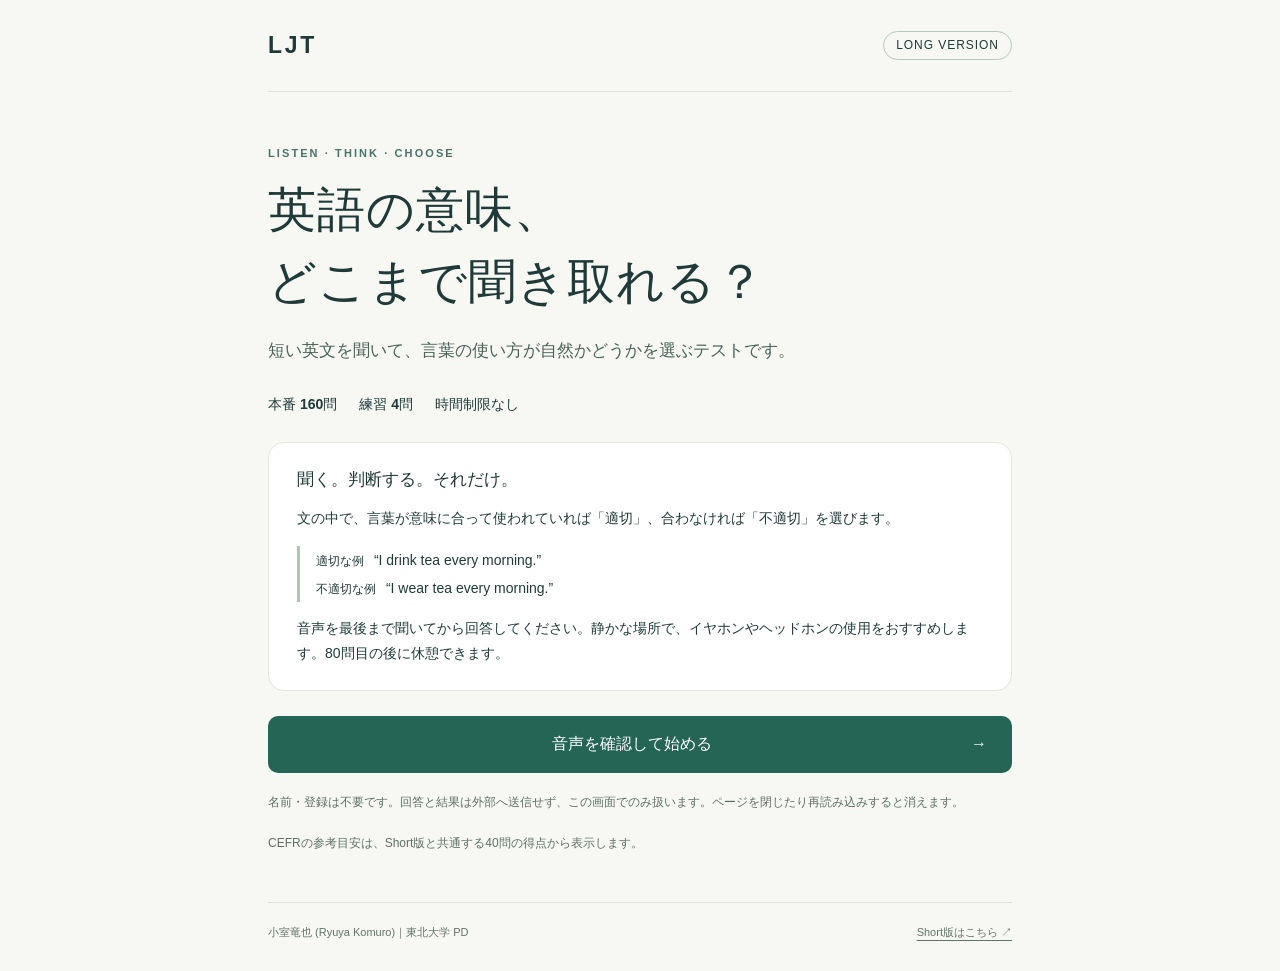
==== public/index.html @ 6560fc4e "Add anonymous public Long test with common-item CEFR guidance" ====
<!doctype html>
<html lang="ja">
<head>
  <meta charset="utf-8">
  <meta name="viewport" content="width=device-width, initial-scale=1">
  <meta name="description" content="英語の短い文を聞いて、言葉の意味を判断するLJT。名前の入力や登録は不要。得点とCEFRの参考目安をその場で確認できます。">
  <meta name="theme-color" content="#f7f8f4">
  <title>LJT Long｜英語の意味を聞き取るテスト</title>
  <link rel="icon" href="data:,">
  <link rel="stylesheet" href="styles.css?v=20261111">
</head>
<body>
  <div class="shell">
    <header><span class="brand">LJT</span><span class="badge">LONG VERSION</span></header>
    <main id="app"></main>
    <noscript><p>テストを受けるには、ブラウザのJavaScriptを有効にしてください。</p></noscript>
    <footer><span>小室竜也 (Ryuya Komuro)｜東北大学 PD</span><a href="https://ryuya-dot-com.github.io/LJT-S/public/">Short版はこちら ↗</a></footer>
  </div>
  <script src="conversion.js?v=20261111"></script>
  <script src="config.js?v=20261111"></script>
  <script src="score.js?v=20261111"></script>
  <script src="app.js?v=20261111"></script>
</body>
</html>
---- public/styles.css ----
:root{font-family:-apple-system,BlinkMacSystemFont,"Hiragino Sans","Yu Gothic",sans-serif;color:#203a38;background:#f7f8f4;font-synthesis:none;line-height:1.8;color-scheme:light}
*{box-sizing:border-box}body{margin:0}button{font:inherit;cursor:pointer;touch-action:manipulation}button:disabled{opacity:.42;cursor:default}button:focus-visible,a:focus-visible{outline:3px solid #b66f25;outline-offset:5px}h1:focus,h2:focus{outline:none}[hidden]{display:none!important}
.shell{max-width:800px;margin:auto;padding:0 28px}header{display:flex;align-items:center;justify-content:space-between;padding:25px 0;border-bottom:1px solid #dce3da;font-size:14px;gap:16px}.brand{font-weight:750;letter-spacing:.12em;font-size:23px}.badge{border:1px solid #b6c8bf;padding:3px 12px;border-radius:20px;font-size:12px;letter-spacing:.08em}
main{padding:52px 0 30px;min-height:70vh}h1{font-size:clamp(30px,6.5vw,48px);line-height:1.5;letter-spacing:.02em;margin:10px 0 18px}h2{font-size:clamp(24px,4.5vw,34px);line-height:1.5;margin:10px 0 18px}.eyebrow{font-size:11px;letter-spacing:.19em;font-weight:750;color:#4b7268;margin:0}.lead{font-size:17px;max-width:620px;color:#4b625c}.facts{display:flex;flex-wrap:wrap;gap:8px 22px;font-size:14px;margin:25px 0}.guide{background:#fff;border:1px solid #e2e7df;border-radius:16px;padding:24px 28px;margin:25px 0;font-size:14px}.guide h2{font-size:17px;margin:0 0 10px}.guide p:last-child{margin-bottom:0}.example{border-left:3px solid #afc4b2;padding-left:16px;line-height:2}.example b{font-size:12px;padding-right:6px}
.primary,.secondary{display:block;border:1px solid transparent;border-radius:10px;min-height:54px;padding:13px 24px;font-weight:650;margin:18px 0;width:100%}.primary{background:#246556;color:#fff}.primary:not(:disabled):hover{background:#174f42}.primary span{float:right}.secondary{border-color:#a2b8ac;background:#edf2eb;color:#254c40}.small{font-size:12px;color:#5e6f67;line-height:1.9;margin:18px 0}.listening{width:88px;height:88px;display:grid;place-items:center;background:#e7eee3;border-radius:50%;font-size:40px;margin:32px auto;color:#30654e}#status{text-align:center;font-size:14px;min-height:28px}.progress-label{display:flex;justify-content:space-between;font-size:13px;font-weight:650}progress{display:block;appearance:none;width:100%;height:5px;border:0;border-radius:9px;margin:12px 0;color:#2b705a;background:#e1e7de}progress::-webkit-progress-bar{background:#e1e7de;border-radius:9px}progress::-webkit-progress-value{background:#2b705a;border-radius:9px}progress::-moz-progress-bar{background:#2b705a}.trial-content{text-align:center;min-height:270px;padding-top:15px}.trial-content h2{font-size:clamp(22px,4vw,29px)}.answers{display:grid;grid-template-columns:1fr 1fr;gap:16px}.answer{border:1px solid #a8b9af;border-radius:12px;background:#fff;color:#254c40;padding:18px 15px;font-size:23px;font-weight:650;min-height:82px}.answer:not(:disabled):hover{border-color:#246556;background:#eaf1e6}kbd{display:block;font:11px ui-monospace,monospace;color:#62746a;margin-top:4px}#feedback{font-size:18px;font-weight:650;text-align:center;margin-top:20px}.text-button{display:block;border:0;background:none;color:#52665d;font-size:13px;padding:12px;text-decoration:underline;margin:auto}
.result-grid{display:grid;grid-template-columns:1fr 1fr;gap:16px;margin:30px 0}.score-card{border:1px solid #dce5d8;background:#fff;border-radius:16px;padding:22px 24px}.score-card p{font-size:13px;margin:0}.score{font-size:60px;font-weight:700;line-height:1.6;letter-spacing:-.04em}.score span{font-size:19px;font-weight:400;letter-spacing:0;color:#687c6e}.cefr{background:#e7efdf;border-color:#d7e3cd}.basis{font-size:14px;background:#fff;padding:18px 22px;border-radius:12px}.basis strong{white-space:nowrap}footer{border-top:1px solid #dce3da;padding:20px 0 28px;display:flex;flex-wrap:wrap;justify-content:space-between;gap:10px;font-size:11px;color:#607369}footer a{color:inherit;text-underline-offset:4px}
@media(max-width:480px){.shell{padding:0 20px}header{padding:18px 0}main{padding-top:32px}.guide{padding:20px}.result-grid{gap:10px}.score-card{padding:18px 14px}.score{font-size:48px}.score span{font-size:15px}.answers{gap:12px}.trial-content{min-height:250px}footer{display:block}footer a{display:inline-block;margin-top:8px}}

@media(max-width:380px){.result-grid{grid-template-columns:1fr}.score-card{padding:18px 24px}}
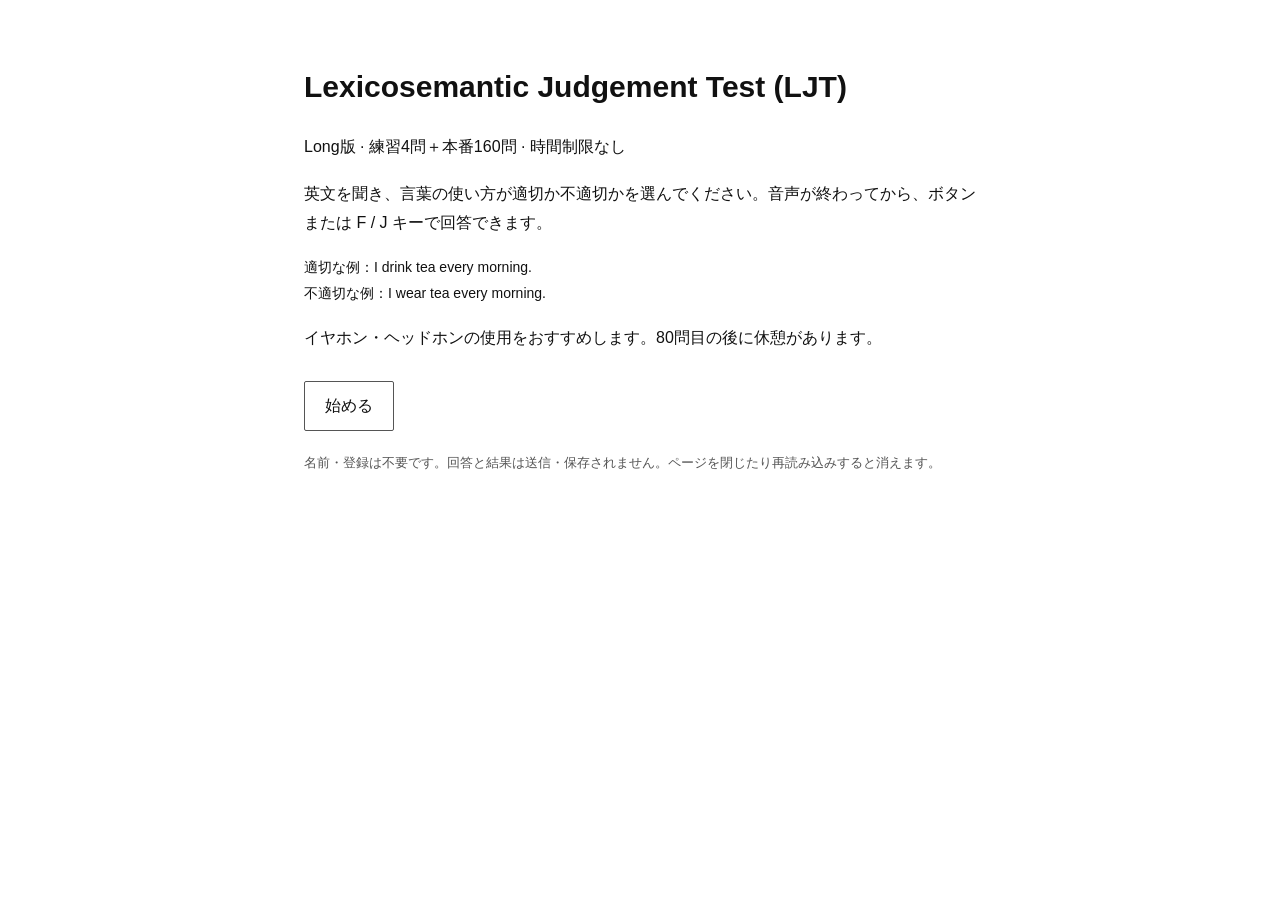
==== commit 24050636: "Simplify public interface and cite original LJT studies on results" ====
--- a/public/index.html
+++ b/public/index.html
@@ -4,21 +4,19 @@
   <meta charset="utf-8">
   <meta name="viewport" content="width=device-width, initial-scale=1">
   <meta name="description" content="英語の短い文を聞いて、言葉の意味を判断するLJT。名前の入力や登録は不要。得点とCEFRの参考目安をその場で確認できます。">
-  <meta name="theme-color" content="#f7f8f4">
-  <title>LJT Long｜英語の意味を聞き取るテスト</title>
+  <meta name="theme-color" content="#ffffff">
+  <title>Lexicosemantic Judgement Test (LJT) — Long</title>
   <link rel="icon" href="data:,">
-  <link rel="stylesheet" href="styles.css?v=20261111">
+  <link rel="stylesheet" href="styles.css?v=20261111b">
 </head>
 <body>
   <div class="shell">
-    <header><span class="brand">LJT</span><span class="badge">LONG VERSION</span></header>
     <main id="app"></main>
     <noscript><p>テストを受けるには、ブラウザのJavaScriptを有効にしてください。</p></noscript>
-    <footer><span>小室竜也 (Ryuya Komuro)｜東北大学 PD</span><a href="https://ryuya-dot-com.github.io/LJT-S/public/">Short版はこちら ↗</a></footer>
   </div>
-  <script src="conversion.js?v=20261111"></script>
-  <script src="config.js?v=20261111"></script>
-  <script src="score.js?v=20261111"></script>
-  <script src="app.js?v=20261111"></script>
+  <script src="conversion.js?v=20261111b"></script>
+  <script src="config.js?v=20261111b"></script>
+  <script src="score.js?v=20261111b"></script>
+  <script src="app.js?v=20261111b"></script>
 </body>
 </html>
--- a/public/styles.css
+++ b/public/styles.css
@@ -1,9 +1,38 @@
-:root{font-family:-apple-system,BlinkMacSystemFont,"Hiragino Sans","Yu Gothic",sans-serif;color:#203a38;background:#f7f8f4;font-synthesis:none;line-height:1.8;color-scheme:light}
-*{box-sizing:border-box}body{margin:0}button{font:inherit;cursor:pointer;touch-action:manipulation}button:disabled{opacity:.42;cursor:default}button:focus-visible,a:focus-visible{outline:3px solid #b66f25;outline-offset:5px}h1:focus,h2:focus{outline:none}[hidden]{display:none!important}
-.shell{max-width:800px;margin:auto;padding:0 28px}header{display:flex;align-items:center;justify-content:space-between;padding:25px 0;border-bottom:1px solid #dce3da;font-size:14px;gap:16px}.brand{font-weight:750;letter-spacing:.12em;font-size:23px}.badge{border:1px solid #b6c8bf;padding:3px 12px;border-radius:20px;font-size:12px;letter-spacing:.08em}
-main{padding:52px 0 30px;min-height:70vh}h1{font-size:clamp(30px,6.5vw,48px);line-height:1.5;letter-spacing:.02em;margin:10px 0 18px}h2{font-size:clamp(24px,4.5vw,34px);line-height:1.5;margin:10px 0 18px}.eyebrow{font-size:11px;letter-spacing:.19em;font-weight:750;color:#4b7268;margin:0}.lead{font-size:17px;max-width:620px;color:#4b625c}.facts{display:flex;flex-wrap:wrap;gap:8px 22px;font-size:14px;margin:25px 0}.guide{background:#fff;border:1px solid #e2e7df;border-radius:16px;padding:24px 28px;margin:25px 0;font-size:14px}.guide h2{font-size:17px;margin:0 0 10px}.guide p:last-child{margin-bottom:0}.example{border-left:3px solid #afc4b2;padding-left:16px;line-height:2}.example b{font-size:12px;padding-right:6px}
-.primary,.secondary{display:block;border:1px solid transparent;border-radius:10px;min-height:54px;padding:13px 24px;font-weight:650;margin:18px 0;width:100%}.primary{background:#246556;color:#fff}.primary:not(:disabled):hover{background:#174f42}.primary span{float:right}.secondary{border-color:#a2b8ac;background:#edf2eb;color:#254c40}.small{font-size:12px;color:#5e6f67;line-height:1.9;margin:18px 0}.listening{width:88px;height:88px;display:grid;place-items:center;background:#e7eee3;border-radius:50%;font-size:40px;margin:32px auto;color:#30654e}#status{text-align:center;font-size:14px;min-height:28px}.progress-label{display:flex;justify-content:space-between;font-size:13px;font-weight:650}progress{display:block;appearance:none;width:100%;height:5px;border:0;border-radius:9px;margin:12px 0;color:#2b705a;background:#e1e7de}progress::-webkit-progress-bar{background:#e1e7de;border-radius:9px}progress::-webkit-progress-value{background:#2b705a;border-radius:9px}progress::-moz-progress-bar{background:#2b705a}.trial-content{text-align:center;min-height:270px;padding-top:15px}.trial-content h2{font-size:clamp(22px,4vw,29px)}.answers{display:grid;grid-template-columns:1fr 1fr;gap:16px}.answer{border:1px solid #a8b9af;border-radius:12px;background:#fff;color:#254c40;padding:18px 15px;font-size:23px;font-weight:650;min-height:82px}.answer:not(:disabled):hover{border-color:#246556;background:#eaf1e6}kbd{display:block;font:11px ui-monospace,monospace;color:#62746a;margin-top:4px}#feedback{font-size:18px;font-weight:650;text-align:center;margin-top:20px}.text-button{display:block;border:0;background:none;color:#52665d;font-size:13px;padding:12px;text-decoration:underline;margin:auto}
-.result-grid{display:grid;grid-template-columns:1fr 1fr;gap:16px;margin:30px 0}.score-card{border:1px solid #dce5d8;background:#fff;border-radius:16px;padding:22px 24px}.score-card p{font-size:13px;margin:0}.score{font-size:60px;font-weight:700;line-height:1.6;letter-spacing:-.04em}.score span{font-size:19px;font-weight:400;letter-spacing:0;color:#687c6e}.cefr{background:#e7efdf;border-color:#d7e3cd}.basis{font-size:14px;background:#fff;padding:18px 22px;border-radius:12px}.basis strong{white-space:nowrap}footer{border-top:1px solid #dce3da;padding:20px 0 28px;display:flex;flex-wrap:wrap;justify-content:space-between;gap:10px;font-size:11px;color:#607369}footer a{color:inherit;text-underline-offset:4px}
-@media(max-width:480px){.shell{padding:0 20px}header{padding:18px 0}main{padding-top:32px}.guide{padding:20px}.result-grid{gap:10px}.score-card{padding:18px 14px}.score{font-size:48px}.score span{font-size:15px}.answers{gap:12px}.trial-content{min-height:250px}footer{display:block}footer a{display:inline-block;margin-top:8px}}
-
-@media(max-width:380px){.result-grid{grid-template-columns:1fr}.score-card{padding:18px 24px}}
+* { box-sizing: border-box; }
+:root { font-family: -apple-system, BlinkMacSystemFont, "Hiragino Sans", "Yu Gothic", sans-serif; color: #111; background: #fff; line-height: 1.8; color-scheme: light; }
+body { margin: 0; }
+.shell { max-width: 720px; margin: 0 auto; padding: 0 24px; }
+main { padding: 64px 0 40px; }
+h1 { font-size: clamp(23px, 4vw, 30px); line-height: 1.5; margin: 0 0 24px; }
+h2 { font-size: 24px; margin: 0 0 24px; }
+h3 { font-size: 16px; margin: 0 0 16px; }
+p { margin: 18px 0; }
+h1:focus, h2:focus { outline: none; }
+a { color: inherit; text-underline-offset: 3px; overflow-wrap: anywhere; }
+button { font: inherit; color: #111; background: #fff; border: 1px solid #555; border-radius: 2px; min-height: 48px; padding: 10px 20px; cursor: pointer; touch-action: manipulation; }
+button:disabled { color: #888; border-color: #ccc; cursor: default; }
+button:not(:disabled):hover { background: #eee; }
+button:focus-visible, a:focus-visible { outline: 2px solid #111; outline-offset: 4px; }
+.primary, .secondary { display: block; margin: 28px 0 20px; }
+.small { font-size: 13px; color: #555; }
+.example { font-size: 14px; }
+main[data-screen="practice"], main[data-screen="main"] { max-width: 480px; margin: auto; padding-top: min(22vh, 150px); text-align: center; }
+.trial-progress { color: #555; font-size: 14px; margin: 0 0 40px; }
+#status { min-height: 30px; }
+.answers { display: grid; grid-template-columns: 1fr 1fr; gap: 20px; margin: 32px 0; }
+.answer { font-size: 21px; min-height: 76px; }
+kbd { display: block; font: 12px ui-monospace, monospace; margin-top: 5px; color: #555; }
+#feedback { margin-top: 24px; }
+#next, #retry, #stop { margin-left: auto; margin-right: auto; }
+.text-button { border: 0; text-decoration: underline; font-size: 13px; }
+.results { margin: 30px 0; }
+.results > div { display: grid; grid-template-columns: 150px 1fr; gap: 12px; padding: 9px 0; }
+.results dt { color: #444; }
+.results dd { margin: 0; font-weight: 650; }
+.basis { font-size: 14px; }
+.references { margin-top: 48px; padding-top: 24px; border-top: 1px solid #ddd; font-size: 13px; }
+.references p { margin: 16px 0; }
+.credit { border-top: 1px solid #ddd; margin-top: 28px; padding-top: 20px; font-size: 13px; }
+[hidden] { display: none !important; }
+.sr-only { position: absolute; width: 1px; height: 1px; padding: 0; margin: -1px; overflow: hidden; clip-path: inset(50%); white-space: nowrap; border: 0; }
+@media (max-width: 480px) { main { padding-top: 36px; } .shell { padding: 0 20px; } .results > div { grid-template-columns: 125px 1fr; gap: 10px; } .answers { gap: 14px; } }
